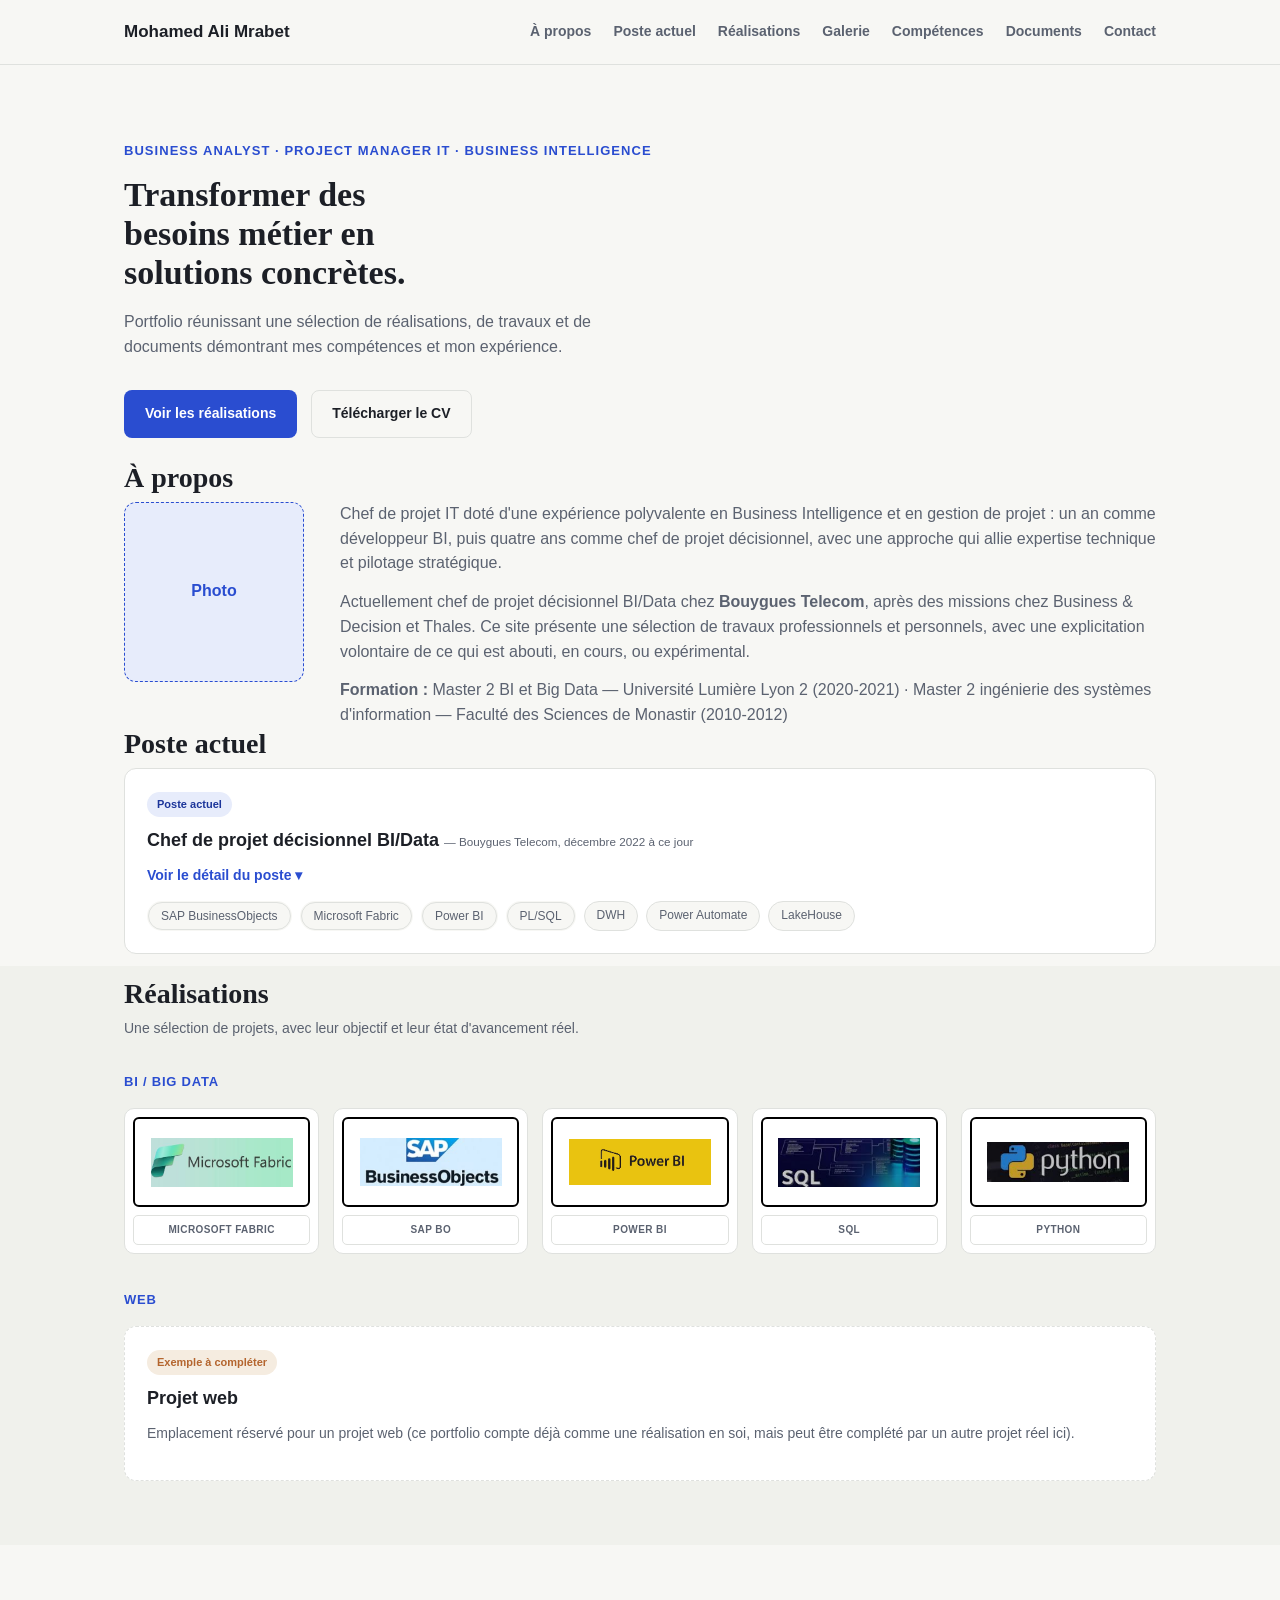
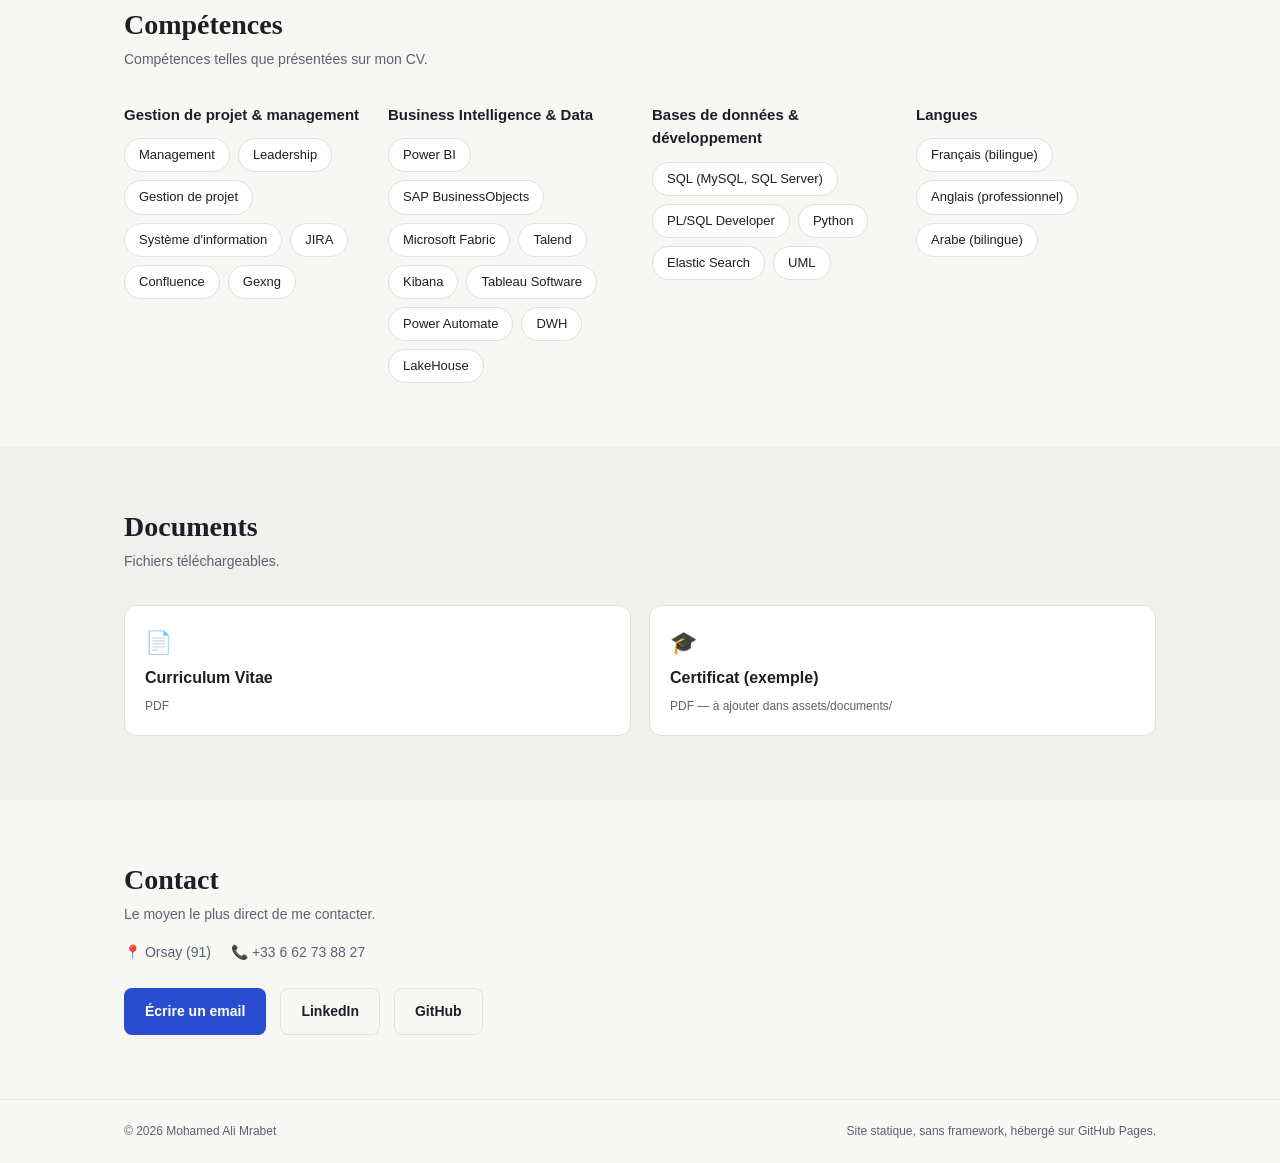
==== index.html @ 7b12d631 "Actualise les compétences et ajoute le flux Power Automate Fabric Co-authored-by: Copilot <223556219" ====
<!doctype html>
<html lang="fr">
<head>
  <meta charset="utf-8">
  <meta name="viewport" content="width=device-width, initial-scale=1">
  <meta name="theme-color" content="#f7f7f4">
  <title>Mohamed Ali Mrabet — Portfolio</title>
  <meta name="description" content="Portfolio professionnel — réalisations, compétences et documents.">
  <link rel="stylesheet" href="assets/css/style.css">
</head>
<body>
  <header class="site-header">
    <div class="wrap">
      <a class="brand" href="#accueil">Mohamed Ali Mrabet</a>
      <button class="nav-toggle" id="nav-toggle" aria-expanded="false" aria-controls="primary-nav">
        <span></span><span></span><span></span>
        <span class="sr-only">Menu</span>
      </button>
      <nav class="primary-nav" id="primary-nav">
        <a href="#apropos">À propos</a>
        <a href="#poste-actuel">Poste actuel</a>
        <a href="#realisations">Réalisations</a>
        <a href="galerie.html">Galerie</a>
        <a href="#competences">Compétences</a>
        <a href="#documents">Documents</a>
        <a href="#contact">Contact</a>
      </nav>
    </div>
  </header>

  <main>
    <section id="accueil" class="hero">
      <div class="wrap">
        <p class="eyebrow">Business Analyst · Project Manager IT · Business Intelligence</p>
        <h1>Transformer des besoins métier en solutions concrètes.</h1>
        <p class="lead">
          Portfolio réunissant une sélection de réalisations, de travaux et de documents
          démontrant mes compétences et mon expérience.
        </p>
        <div class="cta-row">
          <a class="btn btn-primary" href="#realisations">Voir les réalisations</a>
          <a class="btn btn-ghost" href="#documents">Télécharger le CV</a>
        </div>
      </div>
    </section>

    <section id="apropos" class="section">
      <div class="wrap">
        <h2>À propos</h2>
        <div class="about-grid">
          <div class="about-photo" aria-hidden="true">
            <!-- Placeholder : remplacer par une vraie photo (assets/img/portrait.jpg) -->
            <span>Photo</span>
          </div>
          <div class="about-text">
            <p>
              Chef de projet IT doté d'une expérience polyvalente en Business Intelligence et en
              gestion de projet : un an comme développeur BI, puis quatre ans comme chef de projet
              décisionnel, avec une approche qui allie expertise technique et pilotage stratégique.
            </p>
            <p>
              Actuellement chef de projet décisionnel BI/Data chez <strong>Bouygues Telecom</strong>,
              après des missions chez Business &amp; Decision et Thales. Ce site présente une
              sélection de travaux professionnels et personnels, avec une explicitation volontaire
              de ce qui est abouti, en cours, ou expérimental.
            </p>
            <p class="formation-list">
              <strong>Formation :</strong> Master 2 BI et Big Data — Université Lumière Lyon 2 (2020-2021) ·
              Master 2 ingénierie des systèmes d'information — Faculté des Sciences de Monastir (2010-2012)
            </p>
          </div>
        </div>
      </div>
    </section>

    <section id="poste-actuel" class="section">
      <div class="wrap">
        <h2>Poste actuel</h2>
        <div class="card-grid">
          <article class="card">
            <span class="tag tag-progress">Poste actuel</span>
            <h3>Chef de projet décisionnel BI/Data <small style="font-size:.65em; font-weight:400; color:var(--muted);">— Bouygues Telecom, décembre 2022 à ce jour</small></h3>
            <details class="card-details">
              <summary></summary>
              <h4>Aspect fonctionnel</h4>
              <ul>
                <li>Recueil et analyse des besoins métiers.</li>
                <li>Coordination entre les équipes métiers, les SI sources et BI/Data afin de cadrer les flux de données.</li>
                <li>Conception du modèle de données et rédaction des spécifications fonctionnelles.</li>
                <li>Définition de l'architecture de mise à disposition (SAP BusinessObjects, Microsoft Fabric/Power BI).</li>
                <li>Planification et suivi des développements.</li>
                <li>Préparation des tests fonctionnels de conformité.</li>
              </ul>
              <h4>Aspect technique</h4>
              <ul>
                <li>Travail sur des architectures techniques complexes.</li>
                <li>Analyse de différentes sources de données : RabbitMQ, JSON, CSV, Excel, vues et vues matérialisées.</li>
                <li>Rédaction des spécifications techniques.</li>
                <li>Participation aux tests techniques (SQL).</li>
                <li>Mise en place de modèles sémantiques.</li>
                <li>Développement de rapports Power BI.</li>
                <li>Gestion des incidents SAP BO.</li>
                <li>Mise en place de pipelines Microsoft Fabric.</li>
                <li>Mise en place de flux Power Automate.</li>
              </ul>
              <p style="font-weight:700; margin:14px 0 6px;">Exemple d'architecture sur laquelle je travaille durant la mission :</p>
              <figure style="margin:0 0 14px; max-width:420px; background: var(--card); border: 1px solid var(--line); border-radius: 12px; overflow: hidden;">
                <img class="lightbox-trigger" src="assets/gallery/poste-actuel/architecture-technique-complexe.png" alt="Schéma d'architecture technique (environnements TestBed/Qualif/PréPROD/PROD)" loading="lazy" style="display:block; width:100%; height:auto;">
              </figure>
            </details>
            <ul class="tech-list">
              <li><a href="realisations/sap-bo.html">SAP BusinessObjects</a></li>
              <li><a href="realisations/microsoft-fabric.html">Microsoft Fabric</a></li>
              <li><a href="realisations/power-bi.html">Power BI</a></li>
              <li><a href="realisations/sql.html">PL/SQL</a></li>
              <li>DWH</li>
              <li>Power Automate</li>
              <li>LakeHouse</li>
            </ul>
          </article>
        </div>
      </div>
    </section>

    <section id="realisations" class="section alt">
      <div class="wrap">
        <h2>Réalisations</h2>
        <p class="section-intro">Une sélection de projets, avec leur objectif et leur état d'avancement réel.</p>

        <h3 class="realisation-group-title">BI / Big Data</h3>
        <div class="tile-grid">
          <a class="tile" href="realisations/microsoft-fabric.html">
            <div class="tile-banner tile-banner-logo"><img src="assets/img/logos/microsoft-fabric.png" alt="Microsoft Fabric"></div>
            <span class="tile-button">Microsoft Fabric</span>
          </a>
          <a class="tile" href="realisations/sap-bo.html">
            <div class="tile-banner tile-banner-logo"><img src="assets/img/logos/sap-bo.png" alt="SAP BusinessObjects"></div>
            <span class="tile-button">SAP BO</span>
          </a>
          <a class="tile" href="realisations/power-bi.html">
            <div class="tile-banner tile-banner-logo"><img src="assets/img/logos/power-bi.png" alt="Power BI"></div>
            <span class="tile-button">Power BI</span>
          </a>
          <a class="tile" href="realisations/sql.html">
            <div class="tile-banner tile-banner-logo"><img src="assets/img/logos/sql.png" alt="SQL"></div>
            <span class="tile-button">SQL</span>
          </a>
          <a class="tile" href="realisations/python.html">
            <div class="tile-banner tile-banner-logo"><img src="assets/img/logos/python.png" alt="Python"></div>
            <span class="tile-button">Python</span>
          </a>
        </div>

        <h3 class="realisation-group-title">Web</h3>
        <div class="card-grid">
          <article class="card card-placeholder">
            <span class="tag tag-todo">Exemple à compléter</span>
            <h3>Projet web</h3>
            <p>
              Emplacement réservé pour un projet web (ce portfolio compte déjà comme une
              réalisation en soi, mais peut être complété par un autre projet réel ici).
            </p>
          </article>
        </div>
      </div>
    </section>

    <section id="competences" class="section">
      <div class="wrap">
        <h2>Compétences</h2>
        <p class="section-intro">Compétences telles que présentées sur mon CV.</p>
        <div class="skills-grid">
          <div class="skill-group">
            <h3>Gestion de projet &amp; management</h3>
            <ul class="tag-list">
              <li>Management</li>
              <li>Leadership</li>
              <li>Gestion de projet</li>
              <li>Système d'information</li>
              <li>JIRA</li>
              <li>Confluence</li>
              <li>Gexng</li>
            </ul>
          </div>
          <div class="skill-group">
            <h3>Business Intelligence &amp; Data</h3>
            <ul class="tag-list">
              <li>Power BI</li>
              <li>SAP BusinessObjects</li>
              <li>Microsoft Fabric</li>
              <li>Talend</li>
              <li>Kibana</li>
              <li>Tableau Software</li>
              <li>Power Automate</li>
              <li>DWH</li>
              <li>LakeHouse</li>
            </ul>
          </div>
          <div class="skill-group">
            <h3>Bases de données &amp; développement</h3>
            <ul class="tag-list">
              <li>SQL (MySQL, SQL Server)</li>
              <li>PL/SQL Developer</li>
              <li>Python</li>
              <li>Elastic Search</li>
              <li>UML</li>
            </ul>
          </div>
          <div class="skill-group">
            <h3>Langues</h3>
            <ul class="tag-list">
              <li>Français (bilingue)</li>
              <li>Anglais (professionnel)</li>
              <li>Arabe (bilingue)</li>
            </ul>
          </div>
        </div>
      </div>
    </section>

    <section id="documents" class="section alt">
      <div class="wrap">
        <h2>Documents</h2>
        <p class="section-intro">Fichiers téléchargeables.</p>
        <div class="doc-grid">
          <a class="doc-card" href="assets/documents/CV.pdf">
            <span class="doc-icon" aria-hidden="true">📄</span>
            <span class="doc-name">Curriculum Vitae</span>
            <span class="doc-hint">PDF</span>
          </a>
          <a class="doc-card" href="assets/documents/certificat-exemple.pdf">
            <span class="doc-icon" aria-hidden="true">🎓</span>
            <span class="doc-name">Certificat (exemple)</span>
            <span class="doc-hint">PDF — à ajouter dans assets/documents/</span>
          </a>
        </div>
      </div>
    </section>

    <section id="contact" class="section">
      <div class="wrap">
        <h2>Contact</h2>
        <p class="section-intro">Le moyen le plus direct de me contacter.</p>
        <p class="contact-info">
          <span>📍 Orsay (91)</span>
          <span>📞 <a href="tel:+33662738827">+33 6 62 73 88 27</a></span>
        </p>
        <div class="contact-row">
          <a class="btn btn-primary" href="mailto:mohamedalimrabet22@gmail.com">Écrire un email</a>
          <a class="btn btn-ghost" href="https://www.linkedin.com/in/mohamed-ali-mrabet-80aab9b4" target="_blank" rel="noopener">LinkedIn</a>
          <a class="btn btn-ghost" href="https://github.com/MOHAMEDALIMRABET" target="_blank" rel="noopener">GitHub</a>
        </div>
      </div>
    </section>
  </main>

  <div class="lightbox" id="lightbox" hidden>
    <button class="lightbox-close" id="lightbox-close" aria-label="Fermer">✕</button>
    <div class="lightbox-content" id="lightbox-content"></div>
  </div>

  <footer class="site-footer">
    <div class="wrap">
      <span>&copy; <span id="year"></span> Mohamed Ali Mrabet</span>
      <span>Site statique, sans framework, hébergé sur GitHub Pages.</span>
    </div>
  </footer>

  <script src="assets/js/main.js"></script>
  <script src="assets/js/lightbox.js"></script>
</body>
</html>
---- assets/css/style.css ----
:root {
  color-scheme: light;
  --bg: #f7f7f4;
  --ink: #1c1f26;
  --muted: #5b6270;
  --line: #dfe1de;
  --card: #ffffff;
  --accent: #2a4dd0;
  --accent-dark: #1c359a;
  --accent-soft: #e7ecfb;
  --warn: #b4652e;
  font-family: "Segoe UI", Tahoma, sans-serif;
}
* { box-sizing: border-box; }
html { scroll-behavior: smooth; }
body { margin: 0; background: var(--bg); color: var(--ink); line-height: 1.55; }
.sr-only {
  position: absolute; width: 1px; height: 1px; padding: 0; margin: -1px;
  overflow: hidden; clip: rect(0,0,0,0); white-space: nowrap; border: 0;
}
.wrap { max-width: 1080px; margin: 0 auto; padding: 0 24px; }

/* Header */
.site-header {
  position: sticky; top: 0; z-index: 20; background: rgba(247,247,244,.92);
  backdrop-filter: blur(6px); border-bottom: 1px solid var(--line);
}
.site-header .wrap { display: flex; align-items: center; justify-content: space-between; min-height: 64px; }
.brand { font-weight: 700; color: var(--ink); text-decoration: none; font-size: 17px; }
.primary-nav { display: flex; gap: 22px; }
.primary-nav a { color: var(--muted); text-decoration: none; font-size: 14px; font-weight: 600; }
.primary-nav a:hover, .primary-nav a:focus-visible { color: var(--accent); }
.nav-toggle {
  display: none; flex-direction: column; justify-content: center; gap: 5px;
  width: 38px; height: 38px; border: 1px solid var(--line); background: var(--card);
  border-radius: 8px; cursor: pointer;
}
.nav-toggle span { display: block; height: 2px; margin: 0 8px; background: var(--ink); }

/* Hero */
.hero { padding: 76px 0 64px; }
.eyebrow { color: var(--accent); font-weight: 700; font-size: 13px; text-transform: uppercase; letter-spacing: .08em; margin: 0 0 14px; }
.hero h1 { font: 600 clamp(24px, 3.4vw, 34px)/1.15 Georgia, "Times New Roman", serif; margin: 0 0 18px; max-width: 18ch; }
.lead { color: var(--muted); max-width: 58ch; font-size: 16px; margin: 0 0 30px; }
.cta-row { display: flex; gap: 14px; flex-wrap: wrap; }
.btn {
  display: inline-block; padding: 12px 20px; border-radius: 8px; font-weight: 700;
  text-decoration: none; font-size: 14px; border: 1px solid transparent;
}
.btn-primary { background: var(--accent); color: #fff; }
.btn-primary:hover { background: var(--accent-dark); }
.btn-ghost { background: transparent; color: var(--ink); border-color: var(--line); }
.btn-ghost:hover { border-color: var(--accent); color: var(--accent); }

/* Sections */
.section { padding: 64px 0; }
.section.alt { background: #f0f1ec; }
.section h2 { font: 600 28px Georgia, "Times New Roman", serif; margin: 0 0 8px; }
.section-intro { color: var(--muted); margin: 0 0 32px; font-size: 14px; }

/* Rapproche accueil/À propos/Poste actuel entre elles */
#accueil { padding-bottom: 12px; }
#apropos { padding-top: 12px; padding-bottom: 0; }
#poste-actuel { padding-top: 0; padding-bottom: 12px; }
#realisations { padding-top: 12px; }
.realisation-group-title {
  font-size: 13px; font-weight: 700; text-transform: uppercase; letter-spacing: .06em;
  color: var(--accent); margin: 36px 0 16px;
}
.realisation-group-title:first-of-type { margin-top: 0; }

/* About */
.about-grid { display: grid; grid-template-columns: 180px 1fr; gap: 36px; align-items: start; }
.about-photo {
  width: 180px; height: 180px; border-radius: 12px; background: var(--accent-soft);
  display: flex; align-items: center; justify-content: center; color: var(--accent);
  font-weight: 700; border: 1px dashed var(--accent);
}
.about-text p { margin: 0 0 14px; color: var(--muted); }
.about-text p:last-child { margin-bottom: 0; }

/* Cards / réalisations */
.card-grid { display: grid; grid-template-columns: repeat(auto-fit, minmax(260px, 1fr)); gap: 20px; }
.sql-wrap { max-width: 1400px; }
.sql-layout { display: grid; grid-template-columns: minmax(0, 1.1fr) minmax(0, 1fr); gap: 20px; align-items: start; margin-top: 24px; }
.sql-reference { background: #f0f1ec; border: 1px solid var(--line); border-radius: 12px; padding: 22px; }
.sql-reference h2 { font: 600 28px Georgia, "Times New Roman", serif; margin: 0 0 8px; }
.sql-reference .section-intro { margin: 0 0 20px; }
.sql-reference figure { margin: 0; background: var(--card); border: 1px solid var(--line); border-radius: 12px; overflow: hidden; }
.sql-reference img { display: block; width: 100%; height: auto; }
.card {
  background: var(--card); border: 1px solid var(--line); border-radius: 12px; padding: 22px;
}
.card h3 { margin: 10px 0 10px; font-size: 18px; }
.card p { color: var(--muted); font-size: 14px; margin: 0 0 14px; }
.dax-measures strong { font-size: 13px; }
.code-block {
  background: var(--bg); border: 1px solid var(--line); border-radius: 8px; padding: 14px 16px;
  font: 13px/1.6 "Cascadia Code", Consolas, monospace; color: var(--ink); overflow-x: auto; margin: 0 0 14px;
}
.card-details { margin: 0 0 14px; }
.card-details summary {
  display: block; color: var(--accent); font-size: 14px; font-weight: 700; cursor: pointer; list-style: none;
}
.card-details summary::-webkit-details-marker { display: none; }
.card-details summary::before { content: "Voir le détail du poste ▾"; }
.card-details[open] summary::before { content: "Masquer le détail du poste ▴"; }
.card-details p { margin-top: 10px; }
.query-details { margin: 0 0 14px; }
.query-details summary {
  display: block; font-weight: 700; font-size: 12px; color: var(--ink); cursor: pointer; list-style: none;
}
.query-details summary::-webkit-details-marker { display: none; }
.query-details summary::after { content: " \25be"; color: var(--accent); }
.query-details[open] summary::after { content: " \25b4"; }
.query-details .code-block { margin: 10px 0 0; }
.card-placeholder { border-style: dashed; }
.card-clickable { display: block; text-decoration: none; color: inherit; transition: border-color .15s ease, transform .15s ease; }
.card-clickable:hover { border-color: var(--accent); transform: translateY(-2px); }
.tile-grid { display: grid; grid-template-columns: repeat(auto-fit, minmax(170px, 1fr)); gap: 14px; margin-bottom: 8px; }
.tile {
  display: flex; flex-direction: column; gap: 8px; background: var(--card); border: 1px solid var(--line);
  border-radius: 10px; padding: 8px; text-decoration: none; color: var(--ink);
  transition: border-color .15s ease, transform .15s ease;
}
.tile:not(.tile-placeholder):hover { border-color: var(--accent); transform: translateY(-2px); }
.tile-placeholder { opacity: .55; cursor: default; }
.tile-banner {
  height: 90px; border-radius: 6px; display: flex; align-items: center; justify-content: center;
  color: #fff; font-weight: 700; font-size: 13px; text-align: center; padding: 6px;
  border: 2px solid #000;
}
.tile-banner-logo { background: #fff; }
.tile-banner-logo img { max-width: 88%; max-height: 80%; object-fit: contain; }
.tile-button {
  display: block; text-align: center; border: 1px solid var(--line); border-radius: 5px; padding: 6px 6px;
  font-size: 10px; font-weight: 700; text-transform: uppercase; letter-spacing: .04em; color: var(--muted);
}
.tile:not(.tile-placeholder):hover .tile-button { border-color: var(--accent); color: var(--accent); }
.tag {
  display: inline-block; font-size: 11px; font-weight: 700; padding: 4px 10px; border-radius: 999px;
}
.tag-progress { background: var(--accent-soft); color: var(--accent-dark); }
.tag-todo { background: #f5ece0; color: var(--warn); }
.tech-list { list-style: none; display: flex; flex-wrap: wrap; gap: 8px; margin: 0; padding: 0; }
.tech-list li { background: var(--bg); border: 1px solid var(--line); border-radius: 999px; padding: 4px 12px; font-size: 12px; color: var(--muted); }
.tech-list li:has(a) { padding: 0; border-color: transparent; }
.tech-list li a { display: block; padding: 4px 12px; border: 1px solid var(--line); border-radius: 999px; color: var(--muted); text-decoration: none; }
.tech-list li a:hover { border-color: var(--accent); color: var(--accent); }
.card-link { display: inline-block; margin-top: 14px; font-size: 13px; font-weight: 700; color: var(--accent); text-decoration: none; }
.card-link:hover { color: var(--accent-dark); }

/* Compétences */
.skills-grid { display: grid; grid-template-columns: repeat(auto-fit, minmax(220px, 1fr)); gap: 24px; }
.skill-group h3 { font-size: 15px; margin: 0 0 12px; }
.tag-list { list-style: none; margin: 0; padding: 0; display: flex; flex-wrap: wrap; gap: 8px; }
.tag-list li { background: var(--card); border: 1px solid var(--line); border-radius: 999px; padding: 6px 14px; font-size: 13px; }

/* Documents */
.doc-grid { display: grid; grid-template-columns: repeat(auto-fit, minmax(220px, 1fr)); gap: 18px; }
.doc-card {
  display: flex; flex-direction: column; gap: 6px; background: var(--card); border: 1px solid var(--line);
  border-radius: 12px; padding: 20px; text-decoration: none; color: var(--ink);
}
.doc-card:hover { border-color: var(--accent); }
.doc-icon { font-size: 22px; }
.doc-name { font-weight: 700; }
.doc-hint { font-size: 12px; color: var(--muted); }

/* Contact */
.contact-info { display: flex; gap: 20px; flex-wrap: wrap; color: var(--muted); font-size: 14px; margin: -16px 0 24px; }
.contact-info a { color: var(--muted); text-decoration: none; }
.contact-info a:hover { color: var(--accent); }
.contact-row { display: flex; gap: 14px; flex-wrap: wrap; }

/* Footer */
.site-footer { border-top: 1px solid var(--line); padding: 22px 0; }
.site-footer .wrap { display: flex; justify-content: space-between; flex-wrap: wrap; gap: 8px; color: var(--muted); font-size: 12px; }

/* Galerie */
.gallery-filters { display: flex; flex-wrap: wrap; gap: 10px; margin-bottom: 28px; }
.filter-chip {
  border: 1px solid var(--line); background: var(--card); border-radius: 999px; padding: 8px 16px;
  font-size: 13px; font-weight: 600; color: var(--muted); cursor: pointer;
}
.filter-chip.active, .filter-chip:hover { border-color: var(--accent); color: var(--accent); }
.gallery-grid { display: grid; grid-template-columns: repeat(auto-fit, minmax(260px, 1fr)); gap: 20px; }
.gallery-card { background: var(--card); border: 1px solid var(--line); border-radius: 12px; overflow: hidden; }
.gallery-media { aspect-ratio: 16 / 10; background: var(--bg); display: flex; align-items: center; justify-content: center; }
.gallery-media img { width: 100%; height: 100%; object-fit: cover; cursor: zoom-in; }
.gallery-media iframe { width: 100%; height: 100%; border: 0; }
.gallery-media video { width: 100%; height: 100%; object-fit: contain; background: #10121a; }
.gallery-file-link {
  display: flex; flex-direction: column; align-items: center; gap: 8px; color: var(--accent);
  text-decoration: none; font-weight: 700; font-size: 13px;
}
.gallery-file-icon { font-size: 30px; }
.gallery-body { padding: 16px; }
.gallery-body h3 { margin: 10px 0 6px; font-size: 15px; }
.gallery-body p { margin: 0; color: var(--muted); font-size: 13px; }

.lightbox {
  position: fixed; inset: 0; background: rgba(20, 22, 27, .88); z-index: 50;
  display: flex; align-items: center; justify-content: center; padding: 32px;
}
.lightbox[hidden] { display: none; }
.lightbox-content img { max-width: 100%; max-height: 88vh; border-radius: 8px; }
.lightbox-close {
  position: absolute; top: 20px; right: 24px; background: transparent; border: 0; color: #fff;
  font-size: 22px; cursor: pointer;
}

/* Responsive */
@media (max-width: 760px) {
  .sql-layout { grid-template-columns: 1fr; }
  .primary-nav {
    position: absolute; top: 64px; left: 0; right: 0; background: var(--bg);
    flex-direction: column; padding: 16px 24px; border-bottom: 1px solid var(--line);
    display: none;
  }
  .primary-nav.open { display: flex; }
  .nav-toggle { display: flex; }
  .about-grid { grid-template-columns: 1fr; }
  .about-photo { width: 120px; height: 120px; }
}
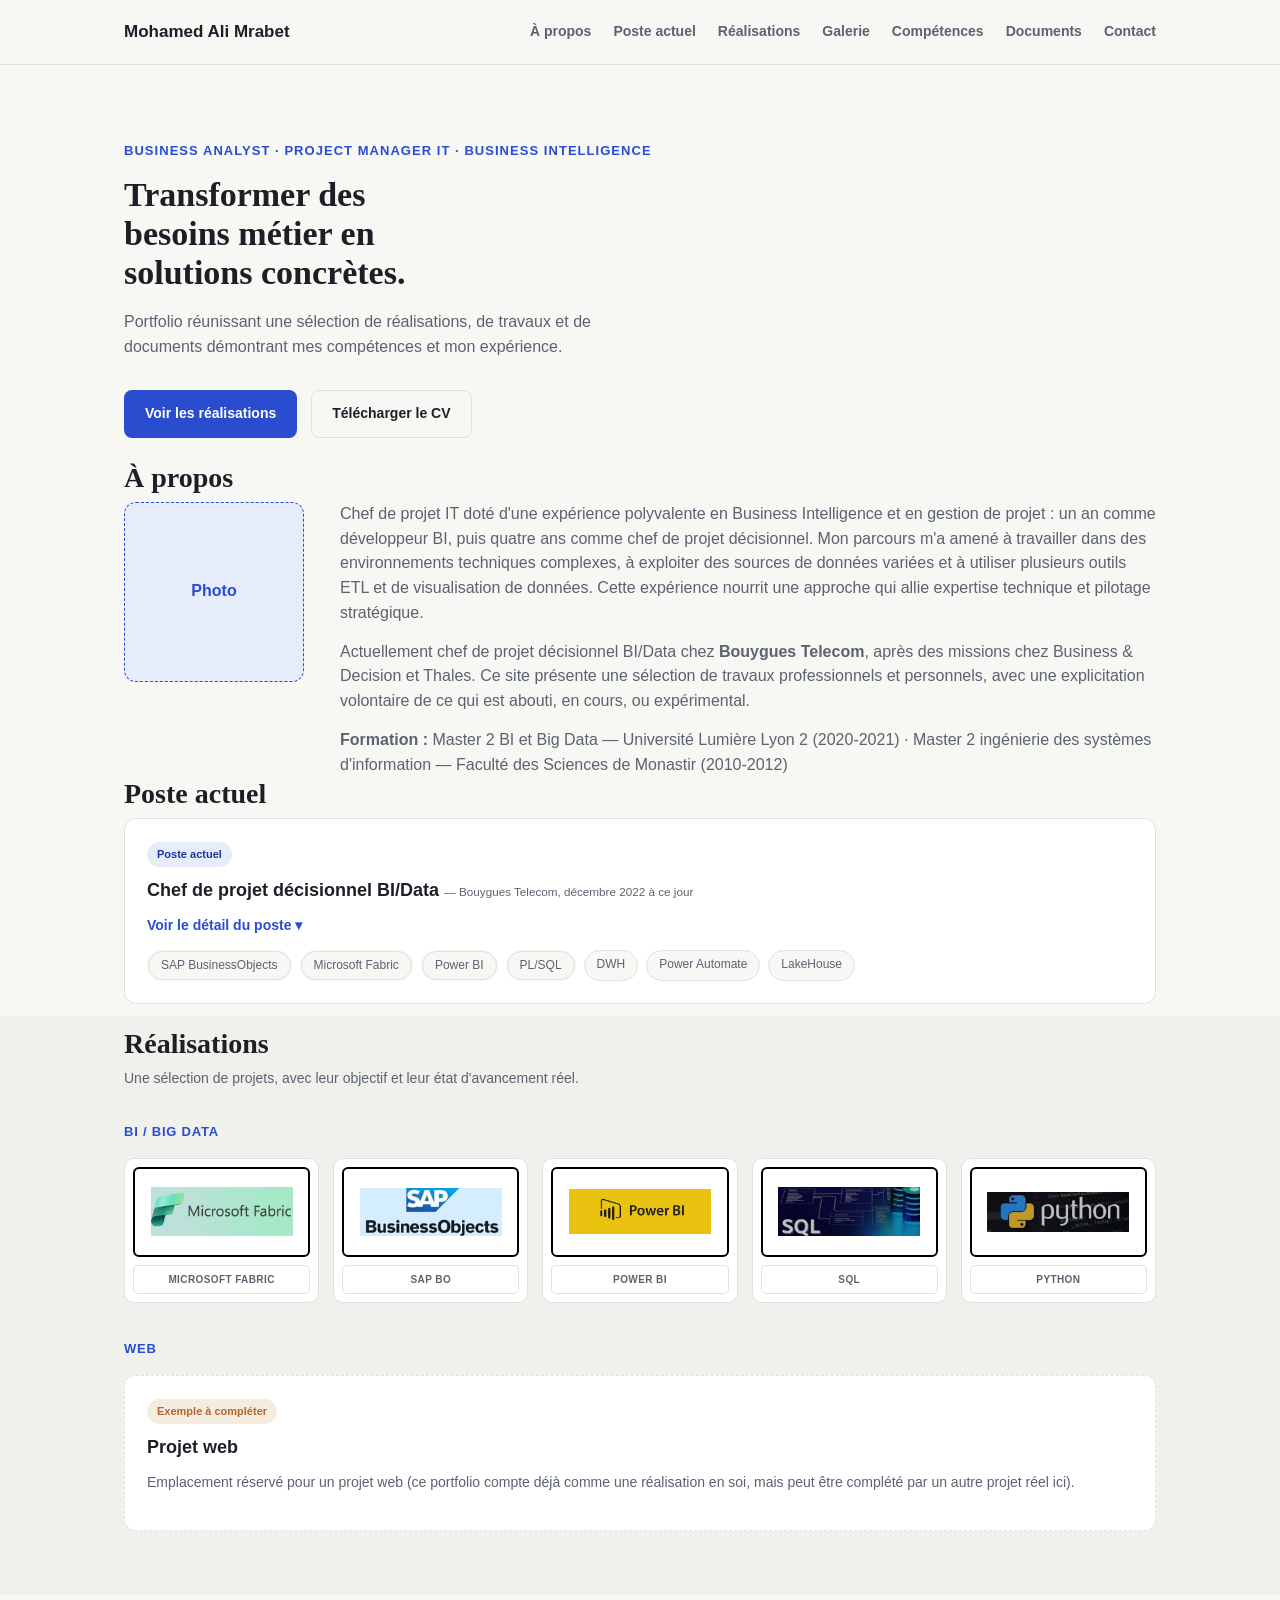
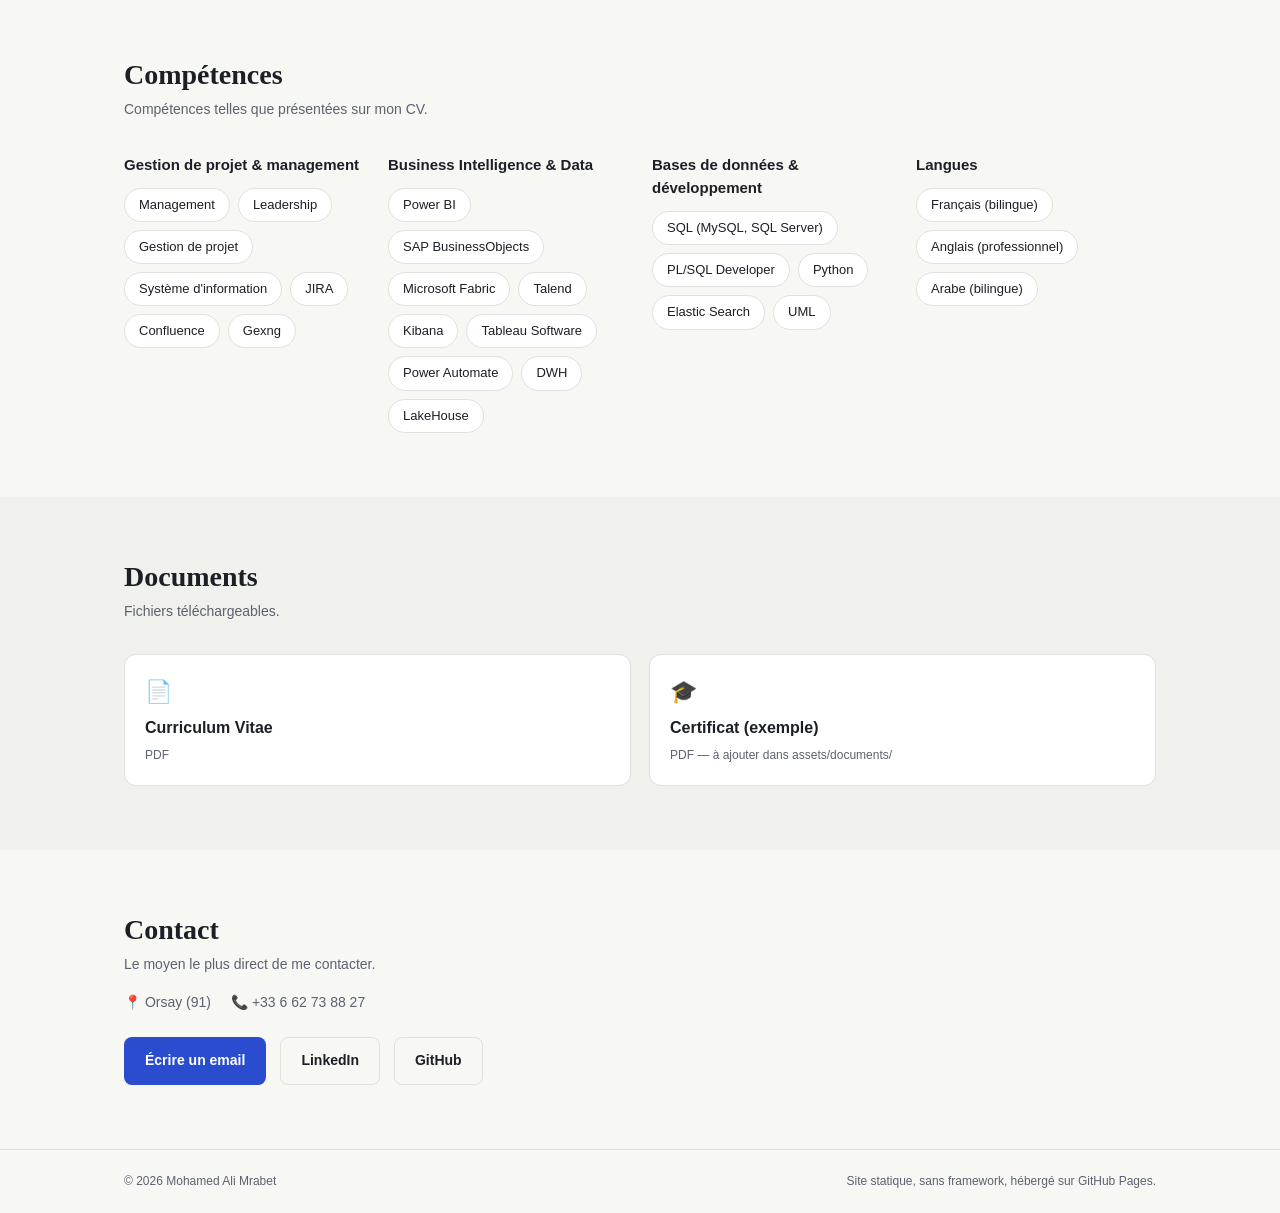
==== commit e9de525c: "Enrichit la présentation du parcours BI et des environnements techniques Co-authored-by: Copilot <22" ====
--- a/index.html
+++ b/index.html
@@ -56,7 +56,10 @@
             <p>
               Chef de projet IT doté d'une expérience polyvalente en Business Intelligence et en
               gestion de projet : un an comme développeur BI, puis quatre ans comme chef de projet
-              décisionnel, avec une approche qui allie expertise technique et pilotage stratégique.
+              décisionnel. Mon parcours m'a amené à travailler dans des environnements techniques
+              complexes, à exploiter des sources de données variées et à utiliser plusieurs outils
+              ETL et de visualisation de données. Cette expérience nourrit une approche qui allie
+              expertise technique et pilotage stratégique.
             </p>
             <p>
               Actuellement chef de projet décisionnel BI/Data chez <strong>Bouygues Telecom</strong>,
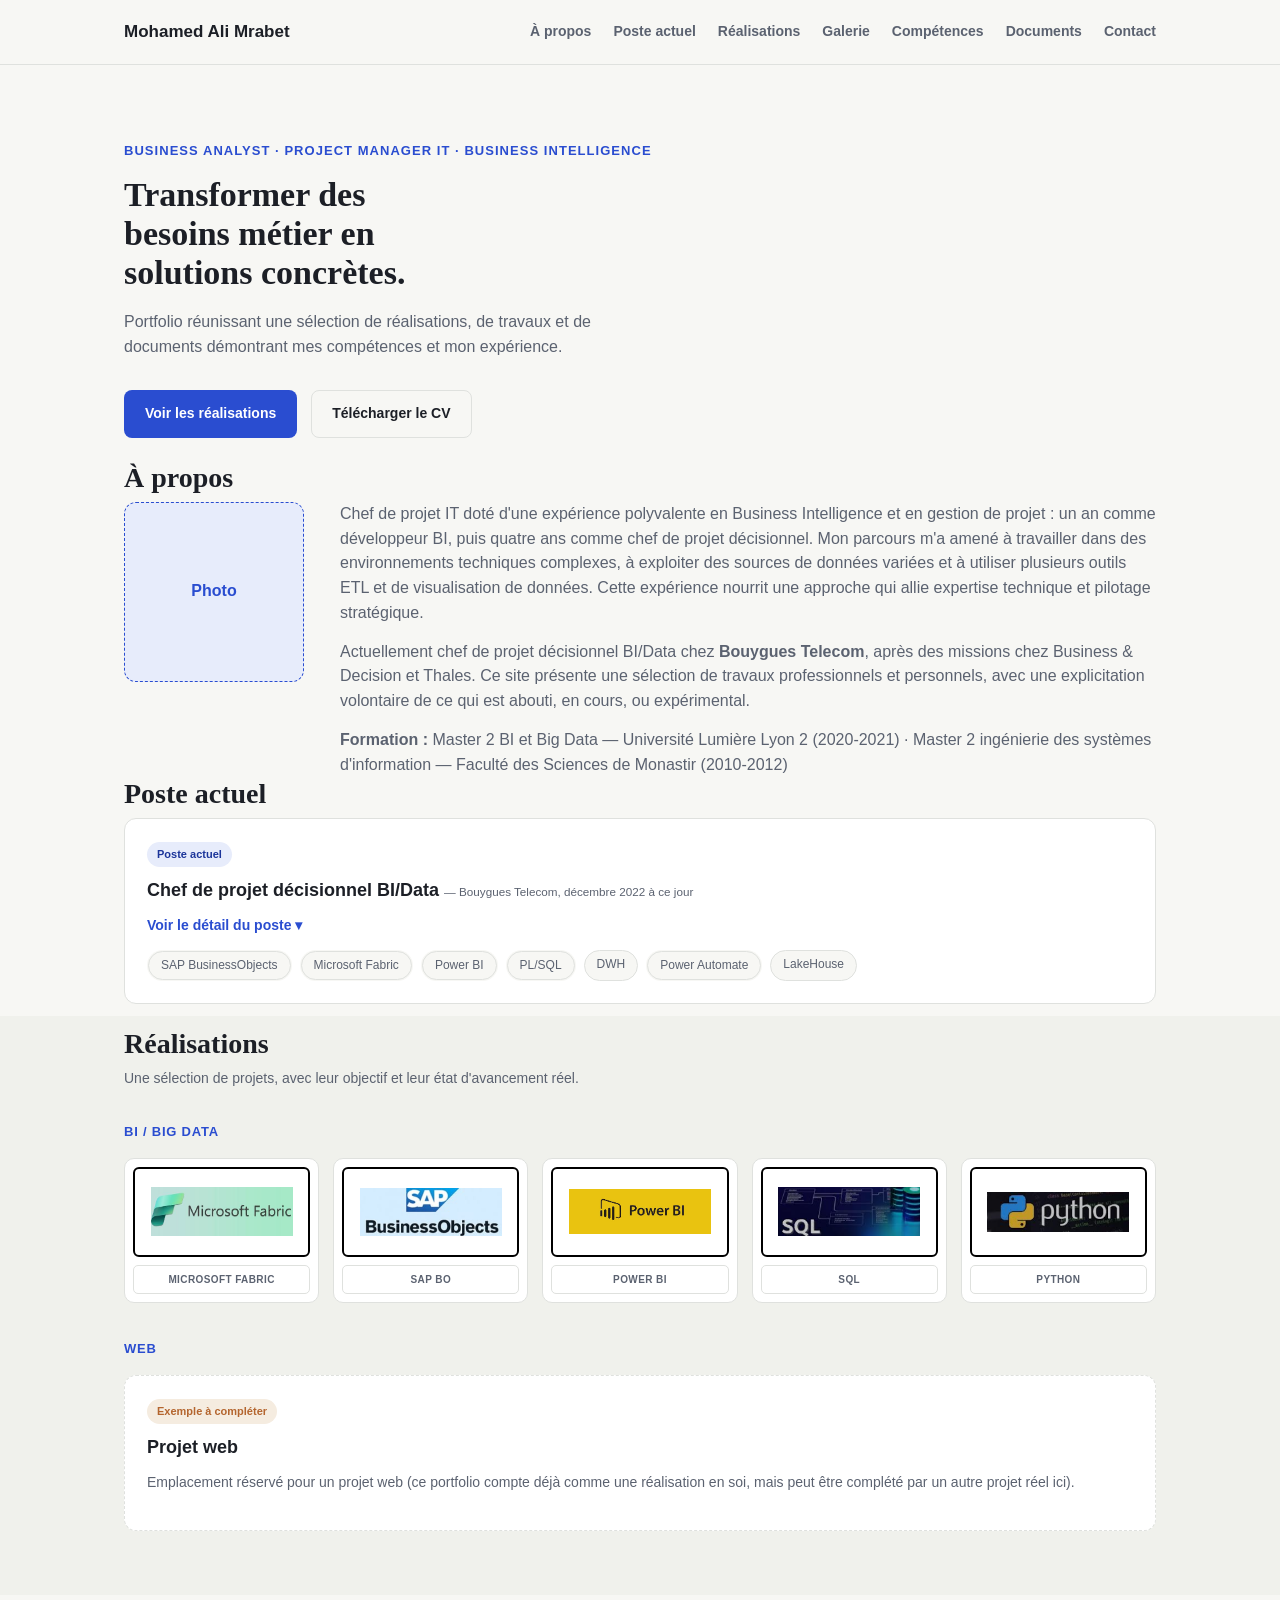
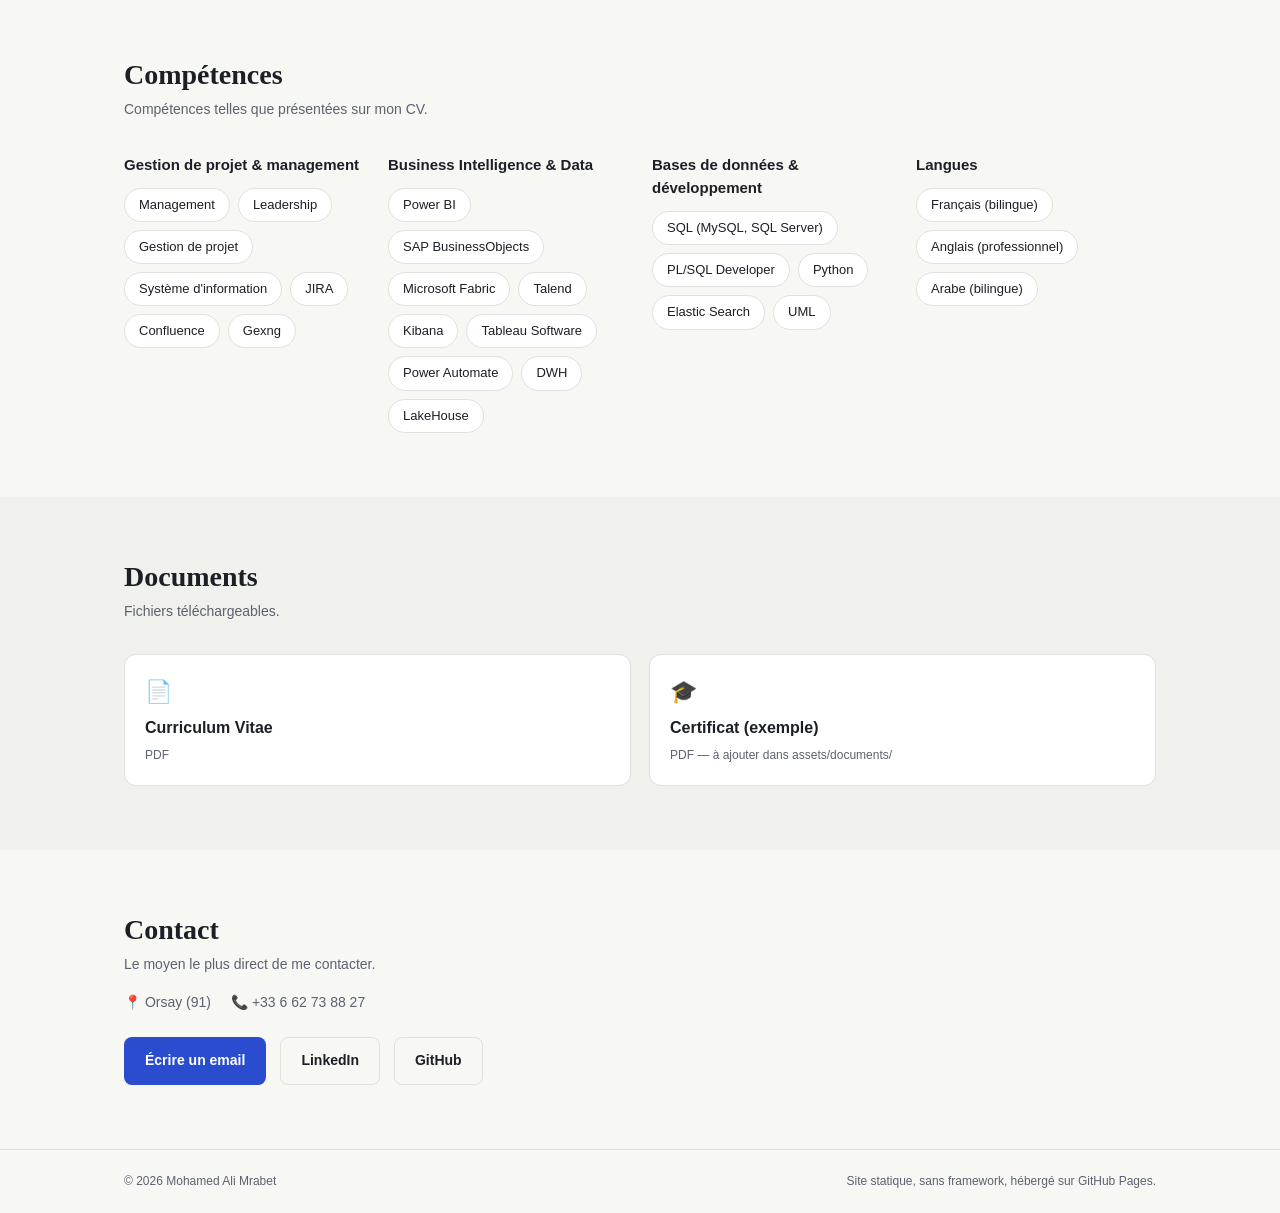
==== commit 3ca02995: "Relie Power Automate du poste actuel aux évolutions Fabric Co-authored-by: Copilot <223556219+Copilo" ====
--- a/index.html
+++ b/index.html
@@ -117,7 +117,7 @@
               <li><a href="realisations/power-bi.html">Power BI</a></li>
               <li><a href="realisations/sql.html">PL/SQL</a></li>
               <li>DWH</li>
-              <li>Power Automate</li>
+              <li><a href="realisations/microsoft-fabric.html#evolutions">Power Automate</a></li>
               <li>LakeHouse</li>
             </ul>
           </article>
--- a/assets/css/style.css
+++ b/assets/css/style.css
@@ -117,6 +117,10 @@
 .card-placeholder { border-style: dashed; }
 .card-clickable { display: block; text-decoration: none; color: inherit; transition: border-color .15s ease, transform .15s ease; }
 .card-clickable:hover { border-color: var(--accent); transform: translateY(-2px); }
+.card-stretched-link { position: relative; }
+.card-stretched-link .card-title-link::after { content: ""; position: absolute; inset: 0; border-radius: 12px; }
+.card-stretched-link a:not(.card-title-link) { position: relative; z-index: 1; }
+.card-stretched-link .card-title-link:focus-visible::after { outline: 2px solid var(--accent); outline-offset: 3px; }
 .tile-grid { display: grid; grid-template-columns: repeat(auto-fit, minmax(170px, 1fr)); gap: 14px; margin-bottom: 8px; }
 .tile {
   display: flex; flex-direction: column; gap: 8px; background: var(--card); border: 1px solid var(--line);
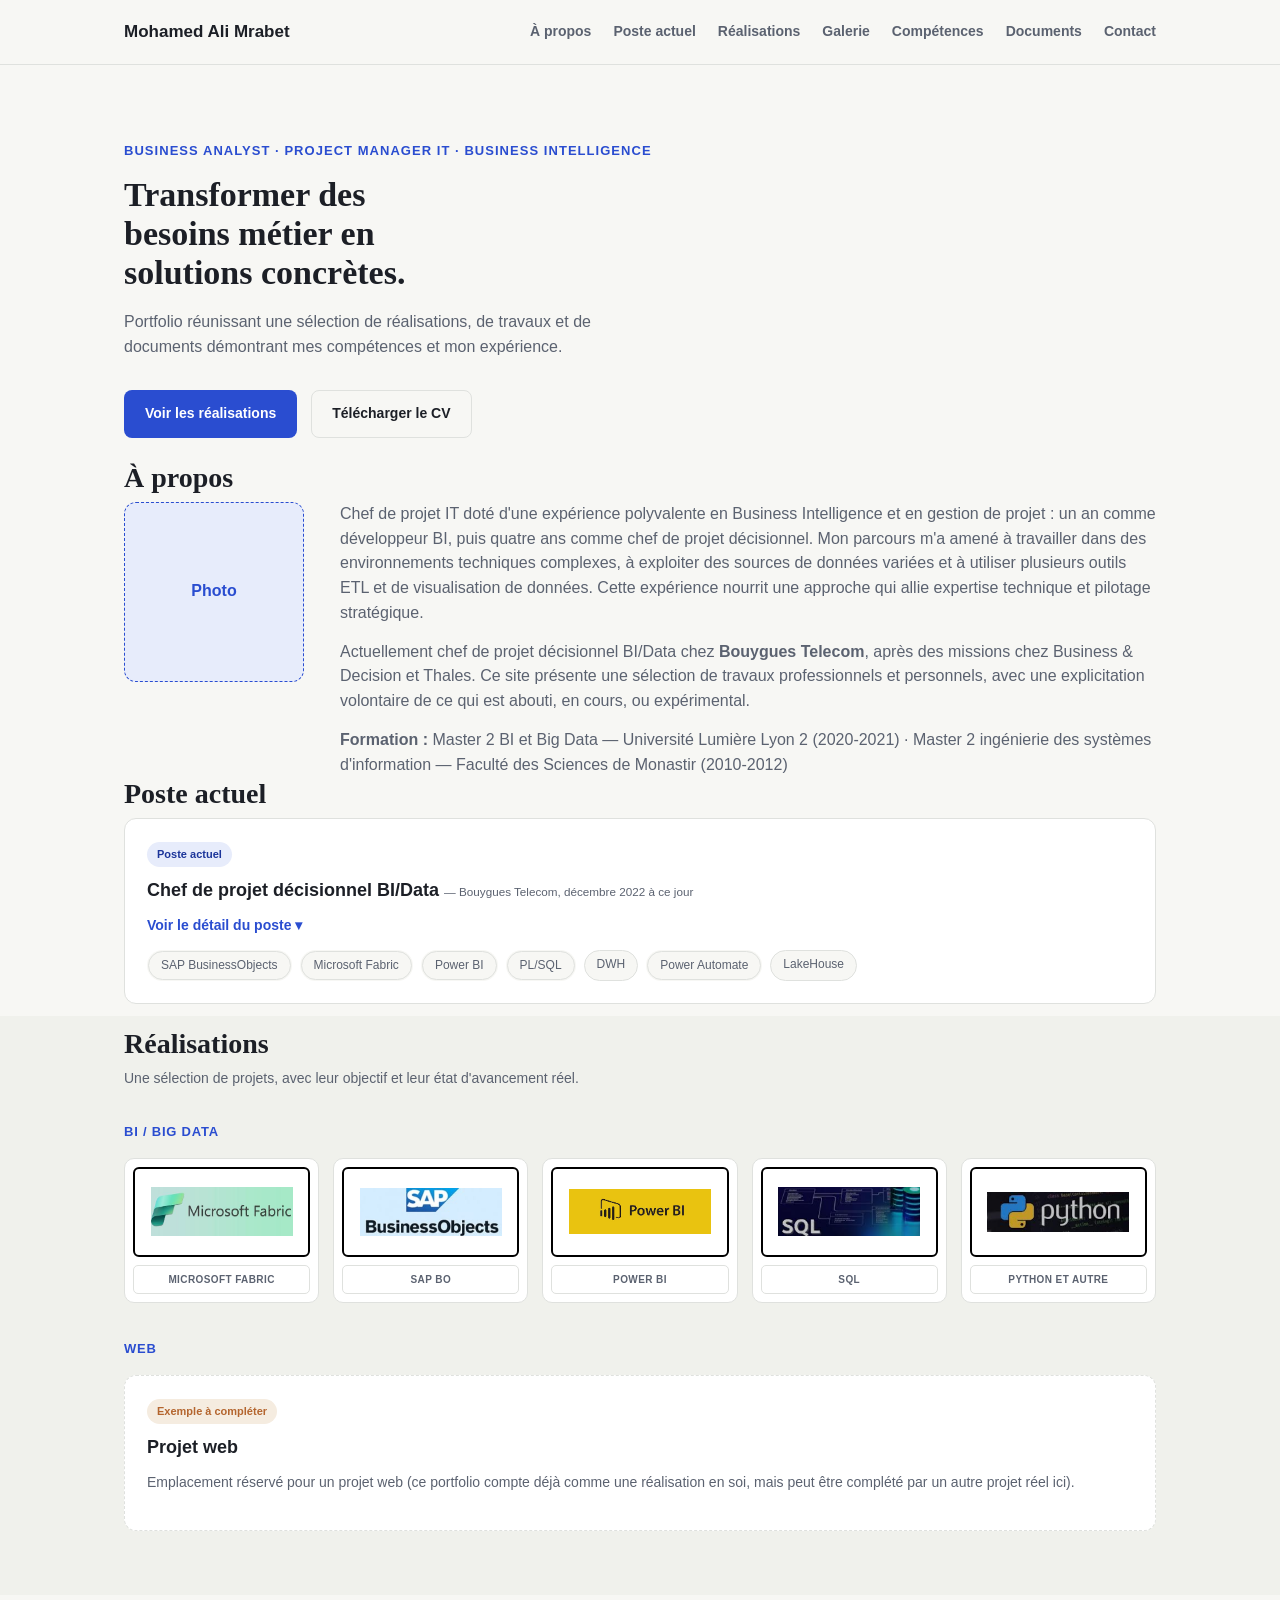
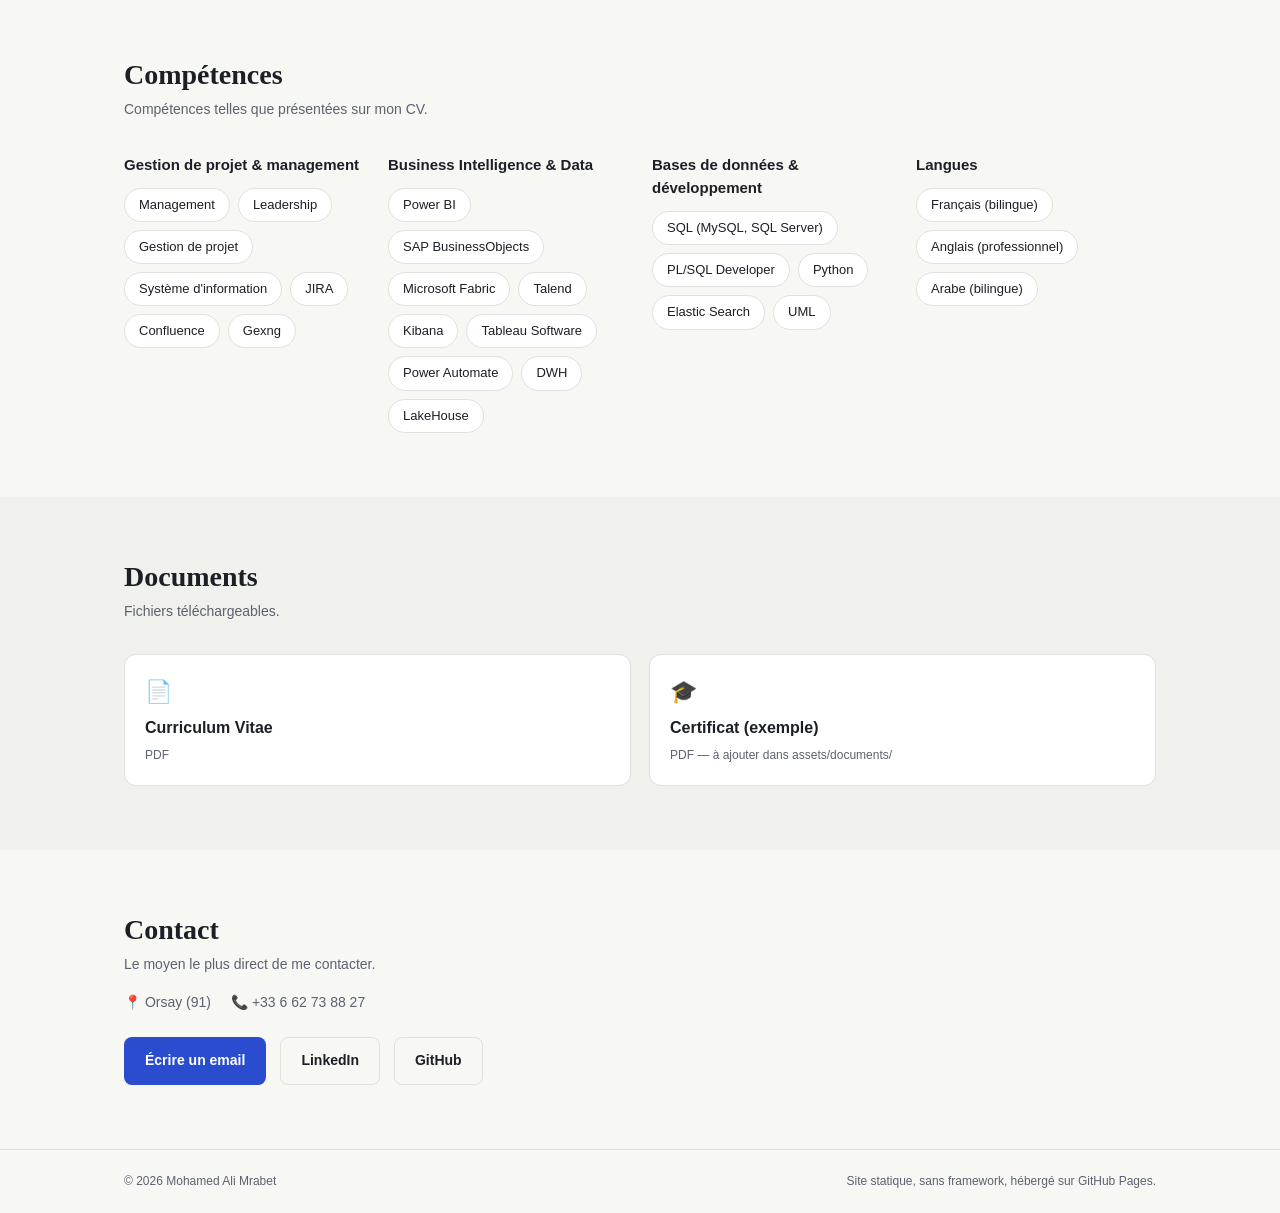
==== commit 5db360bd: "Renomme la réalisation Python en Python et autre Co-authored-by: Copilot <223556219+Copilot@users.no" ====
--- a/index.html
+++ b/index.html
@@ -150,7 +150,7 @@
           </a>
           <a class="tile" href="realisations/python.html">
             <div class="tile-banner tile-banner-logo"><img src="assets/img/logos/python.png" alt="Python"></div>
-            <span class="tile-button">Python</span>
+            <span class="tile-button">Python et autre</span>
           </a>
         </div>
 
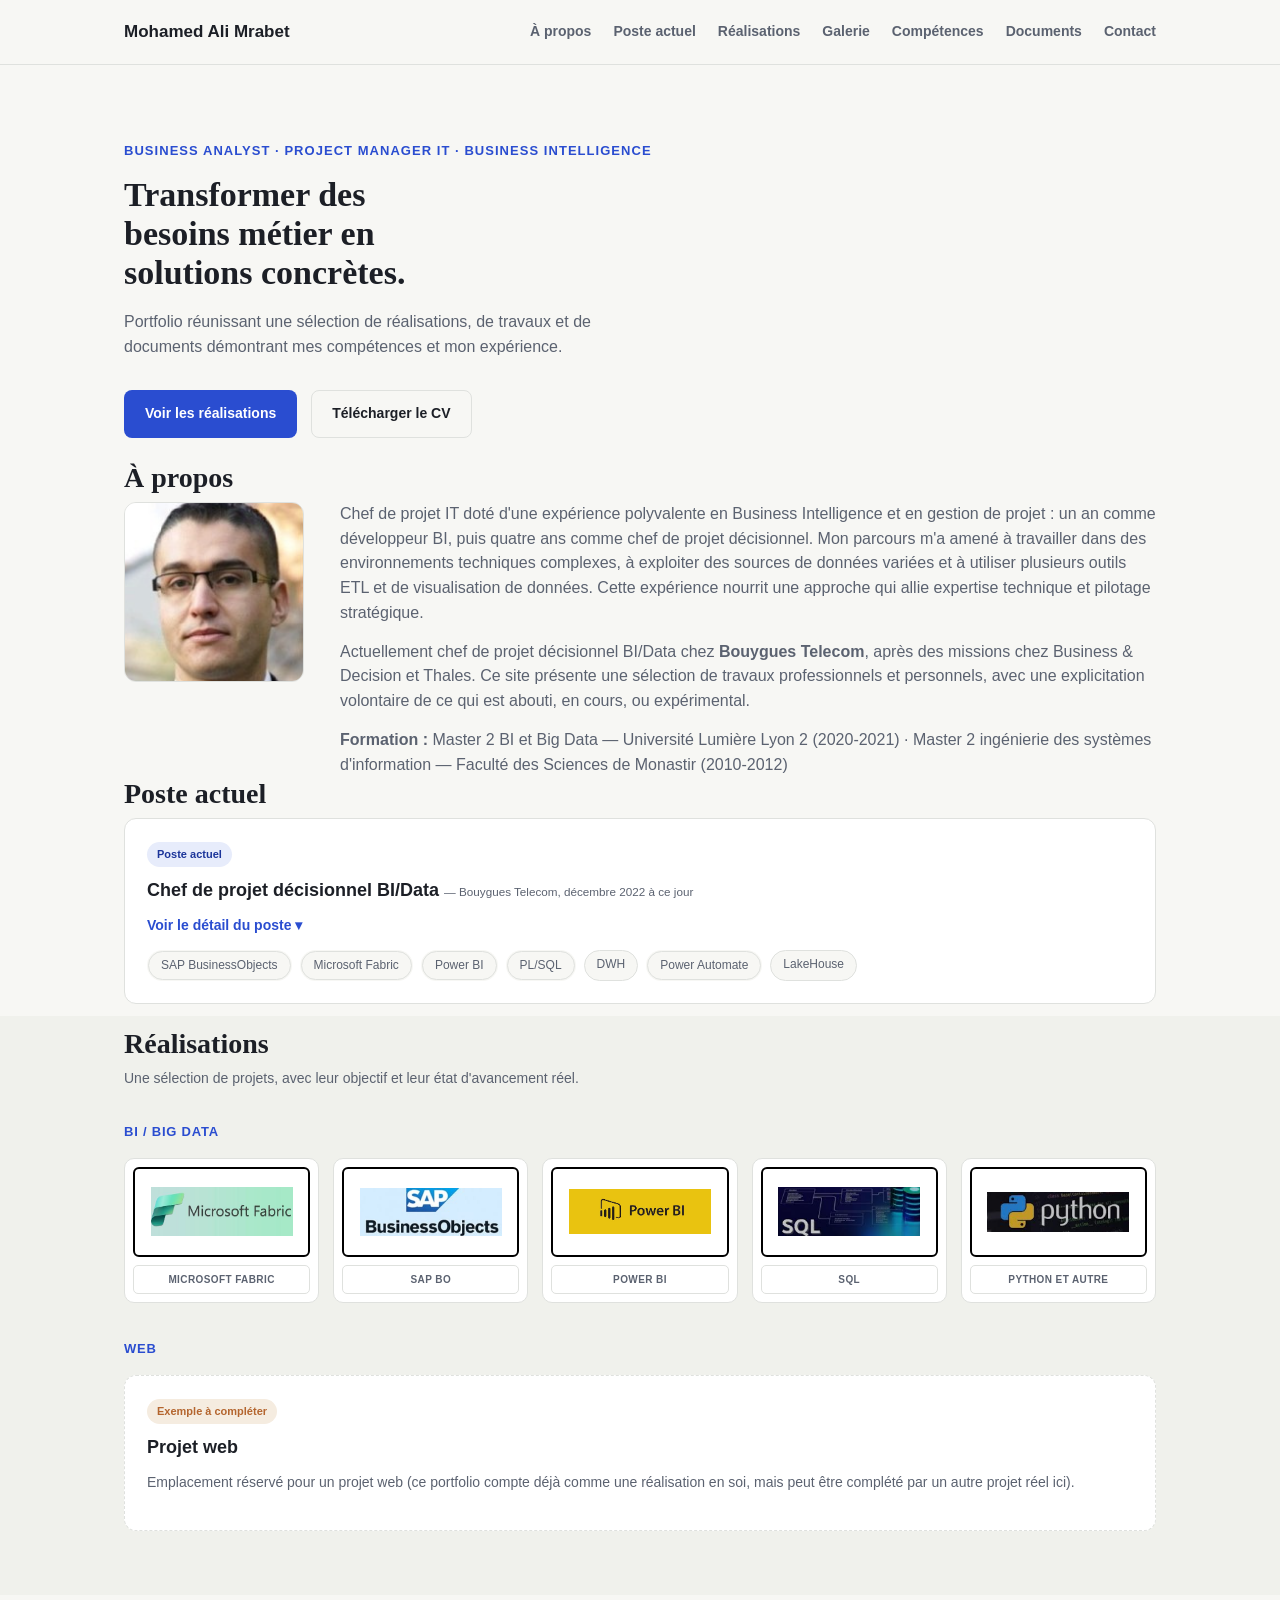
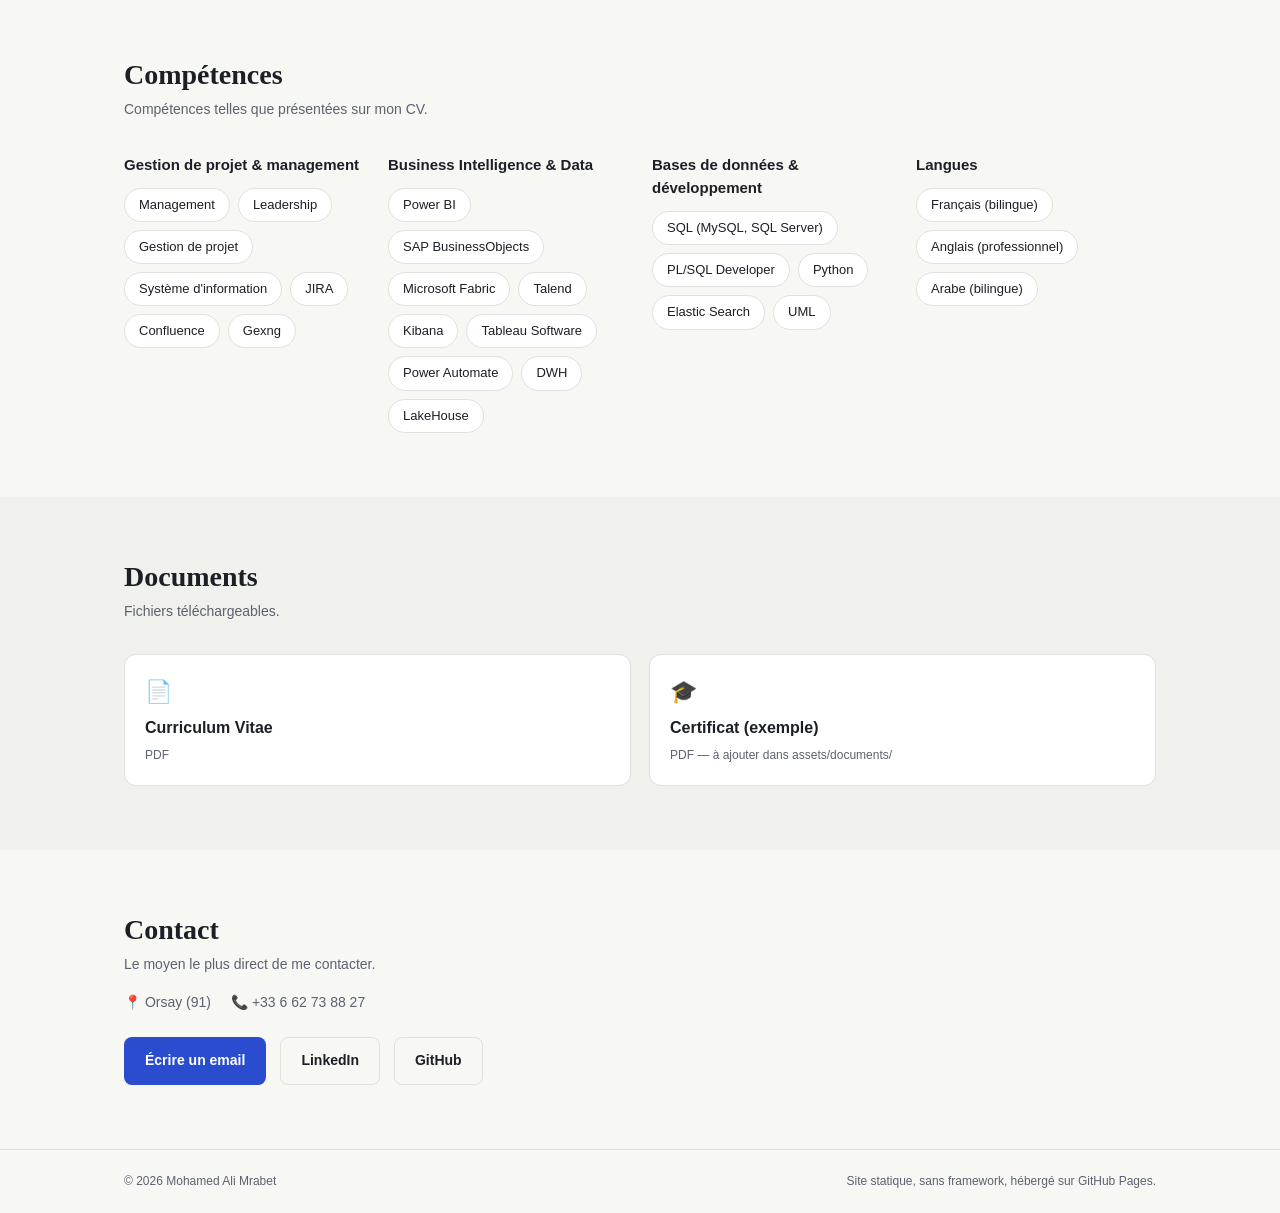
==== commit d69556df: "Ajoute le portrait dans la section À propos Co-authored-by: Copilot <223556219+Copilot@users.noreply" ====
--- a/index.html
+++ b/index.html
@@ -48,10 +48,7 @@
       <div class="wrap">
         <h2>À propos</h2>
         <div class="about-grid">
-          <div class="about-photo" aria-hidden="true">
-            <!-- Placeholder : remplacer par une vraie photo (assets/img/portrait.jpg) -->
-            <span>Photo</span>
-          </div>
+          <img class="about-photo" src="assets/img/portrait.png" alt="Portrait de Mohamed Ali Mrabet" loading="lazy">
           <div class="about-text">
             <p>
               Chef de projet IT doté d'une expérience polyvalente en Business Intelligence et en
--- a/assets/css/style.css
+++ b/assets/css/style.css
@@ -72,9 +72,8 @@
 /* About */
 .about-grid { display: grid; grid-template-columns: 180px 1fr; gap: 36px; align-items: start; }
 .about-photo {
-  width: 180px; height: 180px; border-radius: 12px; background: var(--accent-soft);
-  display: flex; align-items: center; justify-content: center; color: var(--accent);
-  font-weight: 700; border: 1px dashed var(--accent);
+  width: 180px; height: 180px; border-radius: 12px; object-fit: cover;
+  border: 1px solid var(--line);
 }
 .about-text p { margin: 0 0 14px; color: var(--muted); }
 .about-text p:last-child { margin-bottom: 0; }
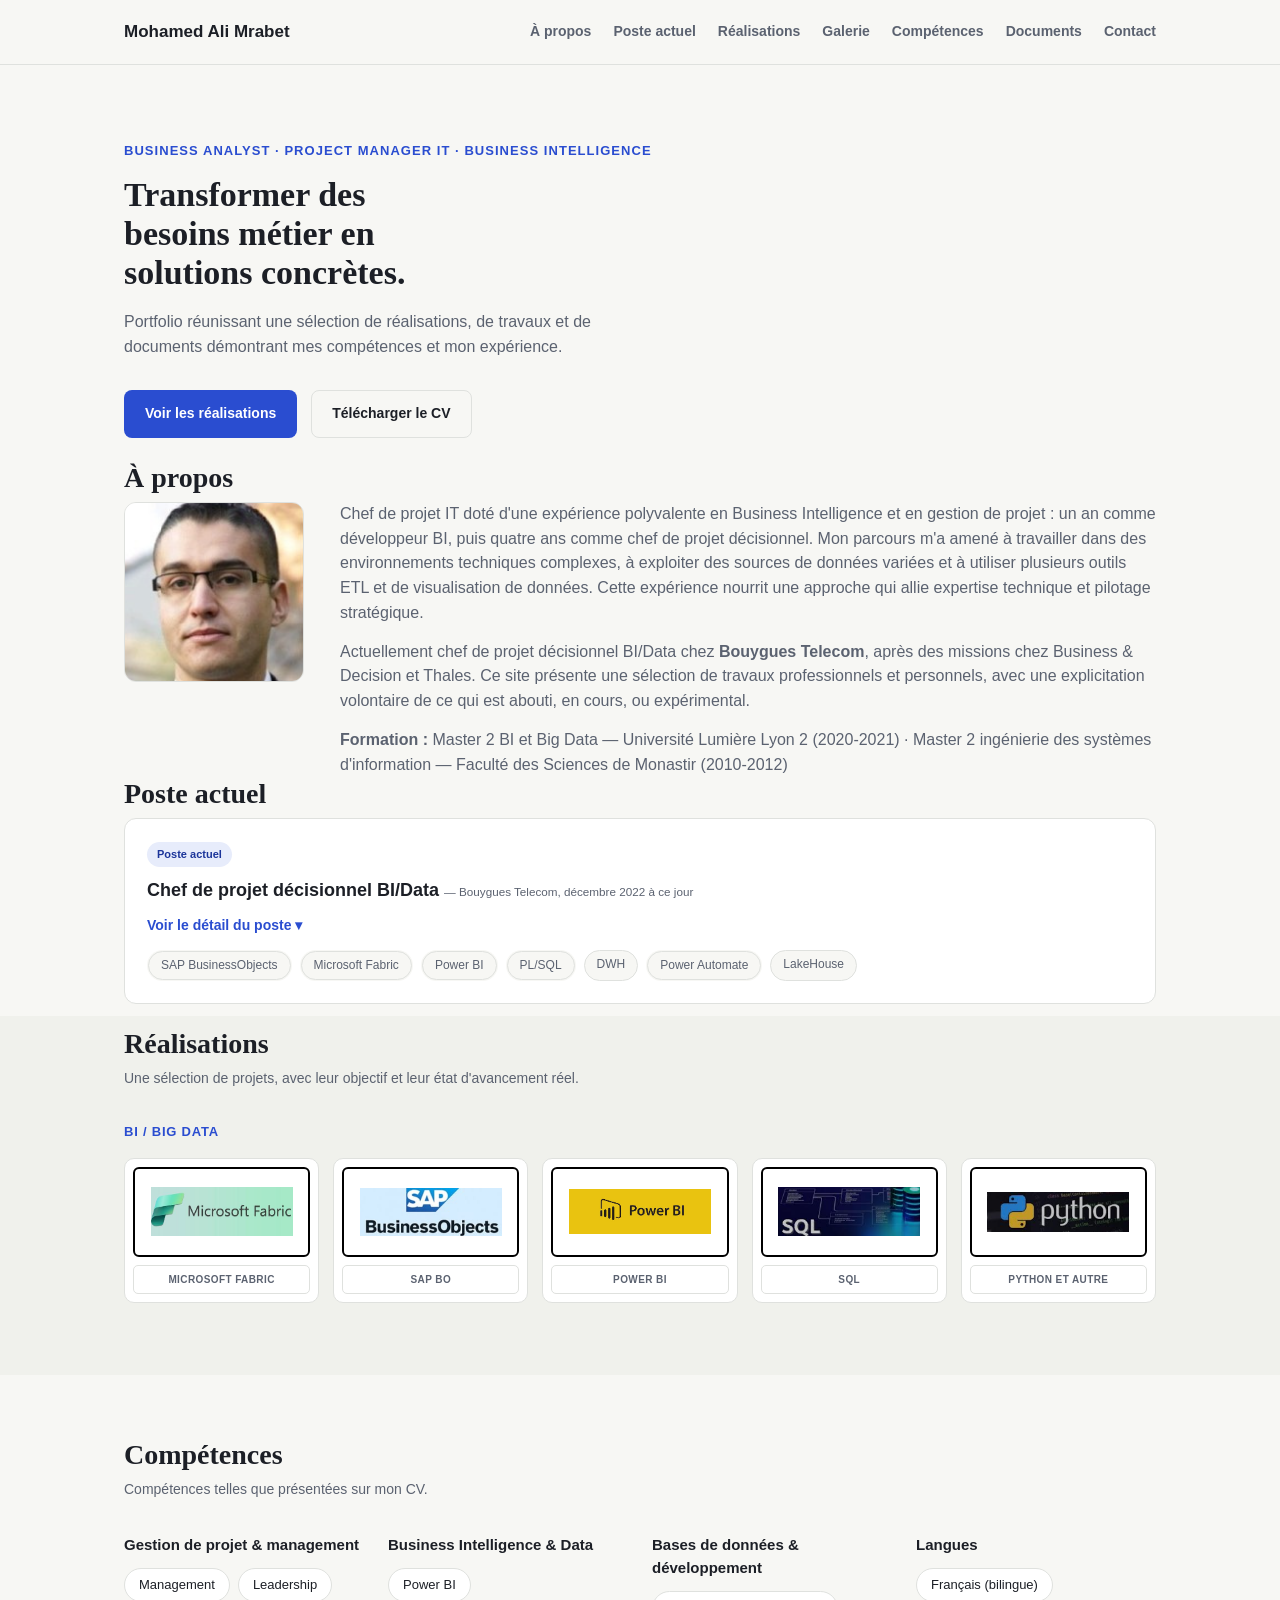
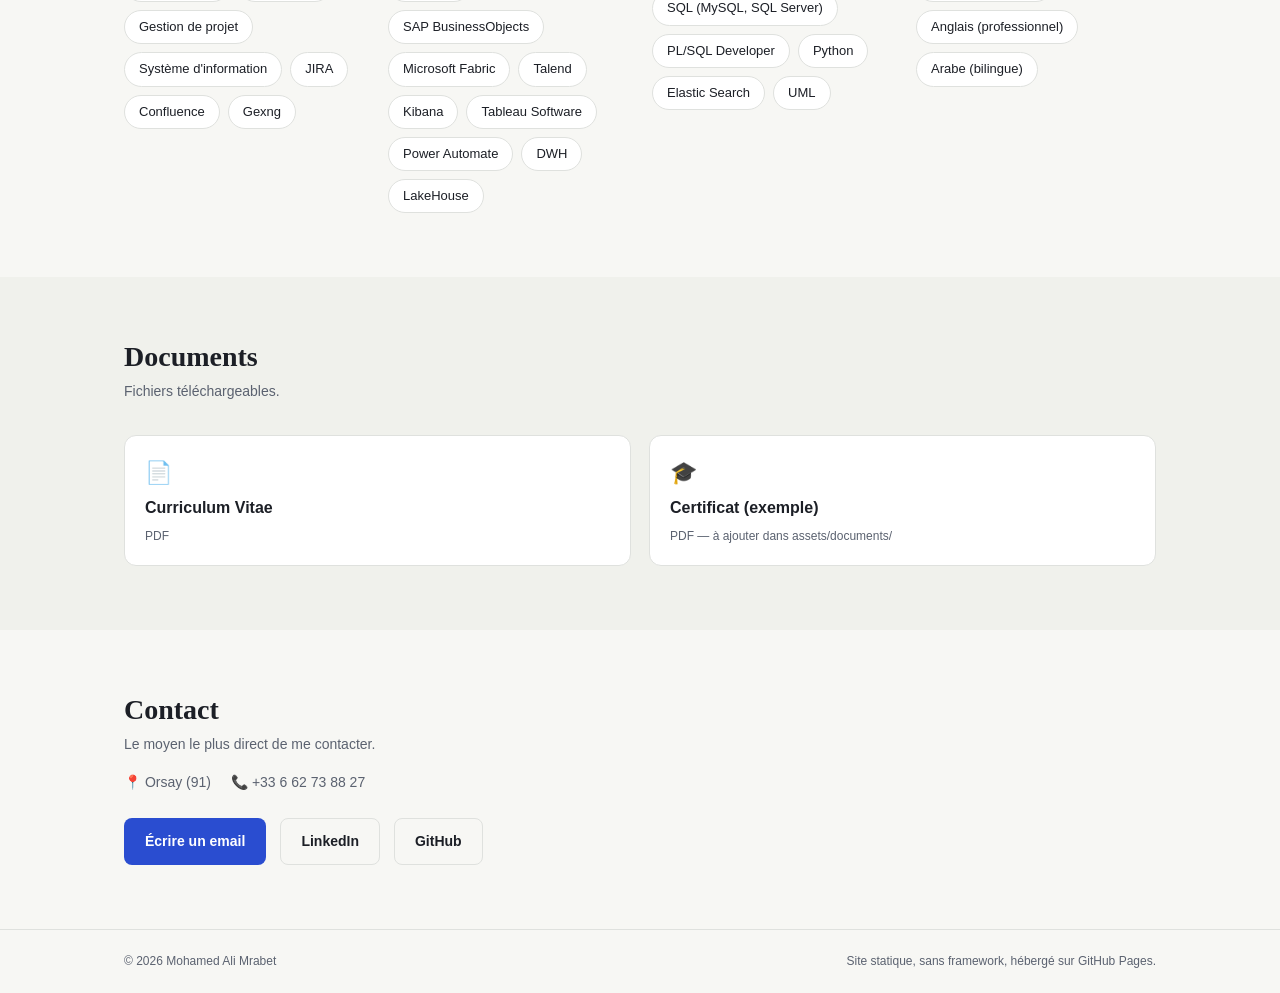
==== commit 1045a137: "Supprime le placeholder de réalisation Web Co-authored-by: Copilot <223556219+Copilot@users.noreply." ====
--- a/index.html
+++ b/index.html
@@ -151,17 +151,6 @@
           </a>
         </div>
 
-        <h3 class="realisation-group-title">Web</h3>
-        <div class="card-grid">
-          <article class="card card-placeholder">
-            <span class="tag tag-todo">Exemple à compléter</span>
-            <h3>Projet web</h3>
-            <p>
-              Emplacement réservé pour un projet web (ce portfolio compte déjà comme une
-              réalisation en soi, mais peut être complété par un autre projet réel ici).
-            </p>
-          </article>
-        </div>
       </div>
     </section>
 
